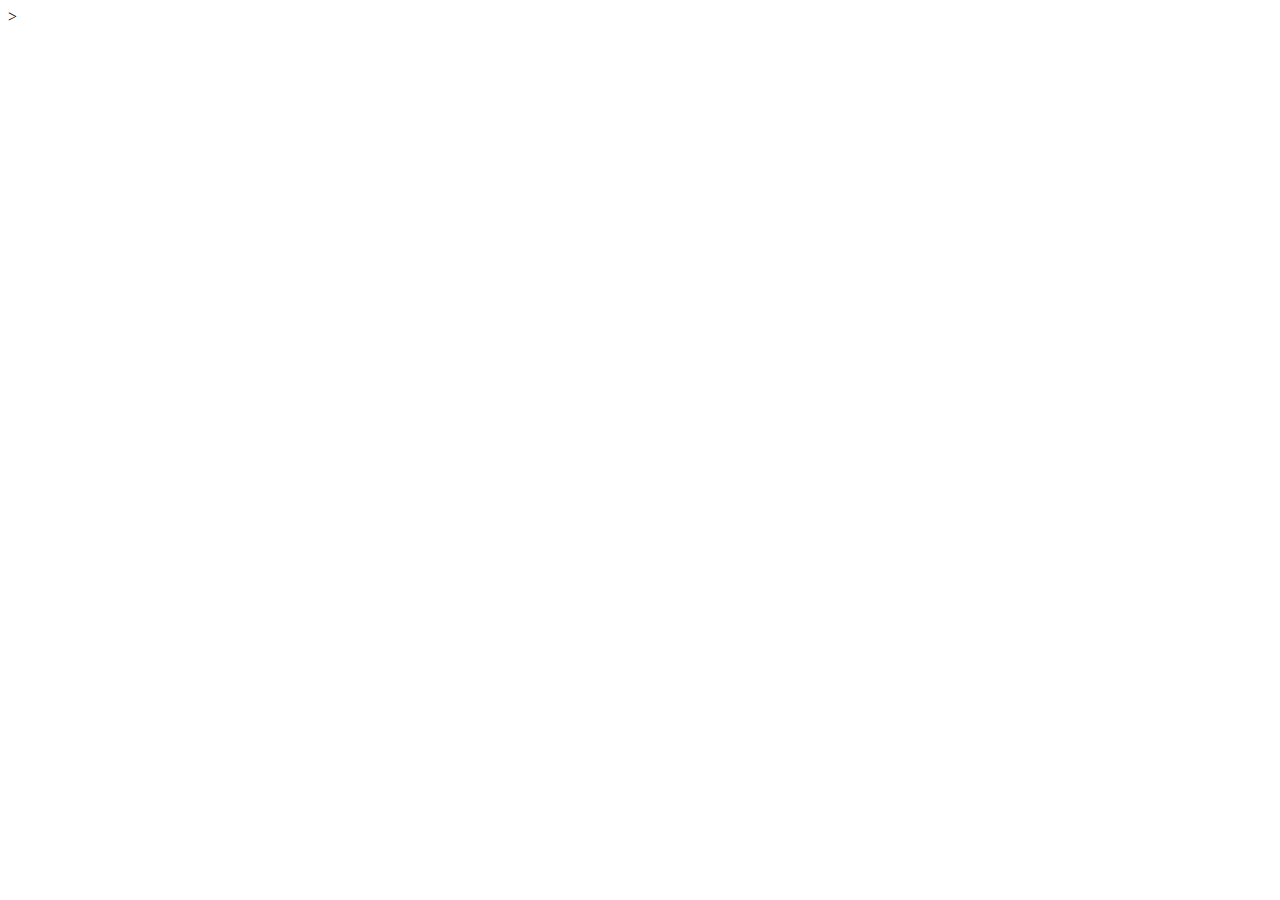
==== main.html @ 16dd8ba4 "add base code" ====
<!DOCTYPE html>
<html lang="en">
<head>
    <meta charset="UTF-8">
    <link rel="stylesheet" href="stylesheets/style.css">
    <meta http-equiv="X-UA-Compatible" content="IE=edge">
    <meta name="viewport" content="width=device-width, initial-scale=1.0"
    <meta property="og:type" content="article">
    <meta property="og:url" content="{https://bozzhik.github.io/wiki/}">
    <meta property="og:title" content="wikimedium">
    <meta property="og:description" content="Educational project of website layout using HTML and CSS">
    <meta property="og:image" content="https://bozzhik.github.io/1-html/img/virus.jpg">
    <meta name="twitter:card" content="summary">>
    <title>MAIN</title>
    <link rel="icon" type="image/x-icon" href="images/favicon.ico">
</head>
<body>
    
</body>
</html>
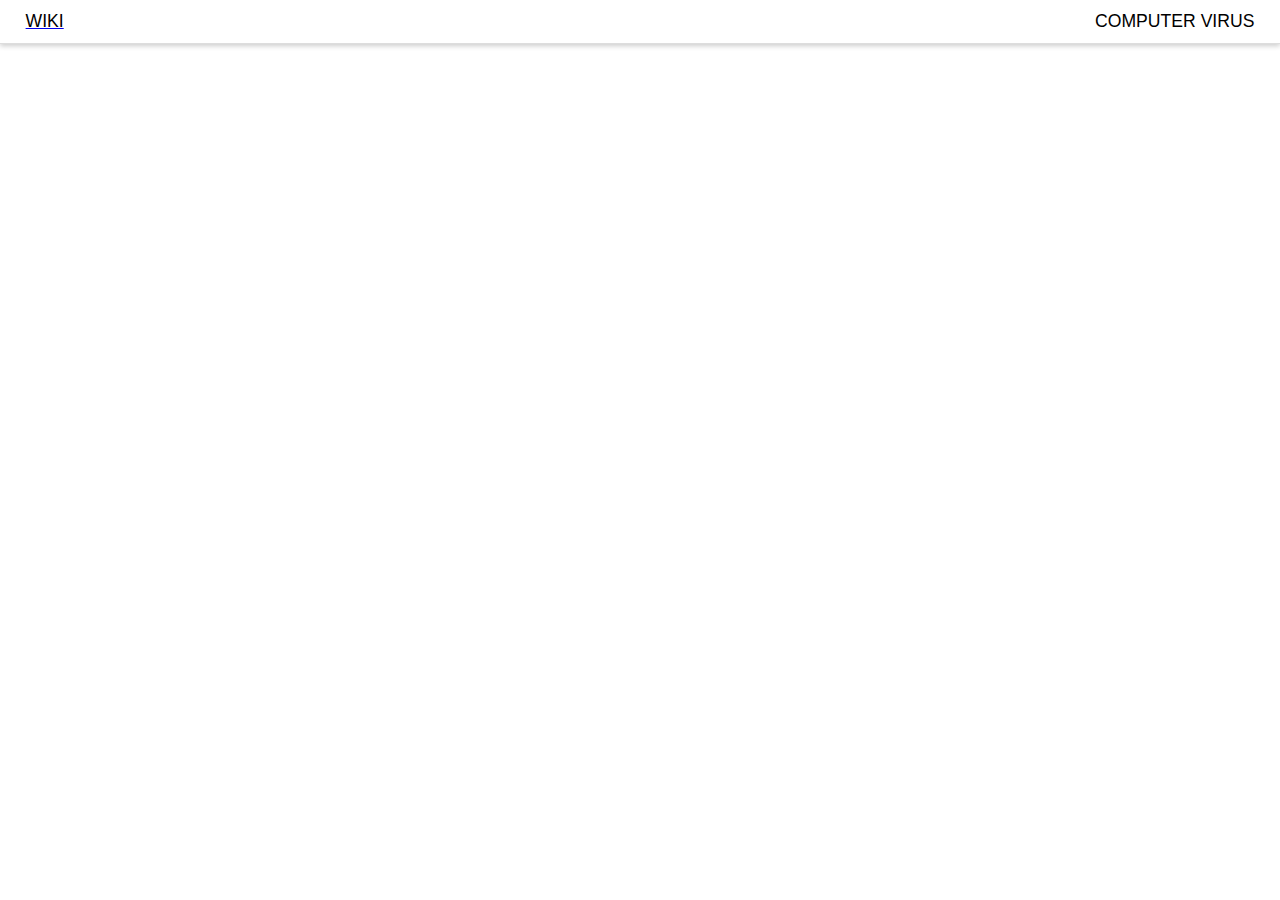
==== commit 7d340544: "virus.html done" ====
--- a/main.html
+++ b/main.html
@@ -2,19 +2,24 @@
 <html lang="en">
 <head>
     <meta charset="UTF-8">
-    <link rel="stylesheet" href="stylesheets/style.css">
+    <link rel="stylesheet" href="css/style.css">
+    <title>WIKI - MAIN PAGE</title>
+    <link rel="icon" type="image/x-icon" href="img/favicon.ico">
     <meta http-equiv="X-UA-Compatible" content="IE=edge">
     <meta name="viewport" content="width=device-width, initial-scale=1.0"
     <meta property="og:type" content="article">
-    <meta property="og:url" content="{https://bozzhik.github.io/wiki/}">
-    <meta property="og:title" content="wikimedium">
-    <meta property="og:description" content="Educational project of website layout using HTML and CSS">
-    <meta property="og:image" content="https://bozzhik.github.io/1-html/img/virus.jpg">
-    <meta name="twitter:card" content="summary">>
-    <title>MAIN</title>
-    <link rel="icon" type="image/x-icon" href="images/favicon.ico">
-</head>
+    <meta property="og:url" content="{https://bozzhik.github.io/wiki/main.html}">
+    <meta property="og:title" content="wiki site">
+    <meta property="og:description" content="wiki - a site about everything">
+    <meta property="og:image" content="https://bozzhik.github.io/wiki/img/wiki.jpg">
+    <meta name="twitter:card" content="summary">
+
 <body>
+    <div id="menu-wiki">
+        <a href="main.html"><h1 id="menu-logo">WIKI</h1></a>
+        <h2 id="menu-text">COMPUTER VIRUS</h>
+    </div>
+
     
 </body>
 </html>--- a/css/style.css
+++ b/css/style.css
@@ -0,0 +1,4 @@
+@import 'reset.css';
+@import url('https://fonts.googleapis.com/css2?family=PT+Sans&display=swap');
+@import 'main.css';
+@import 'virus.css';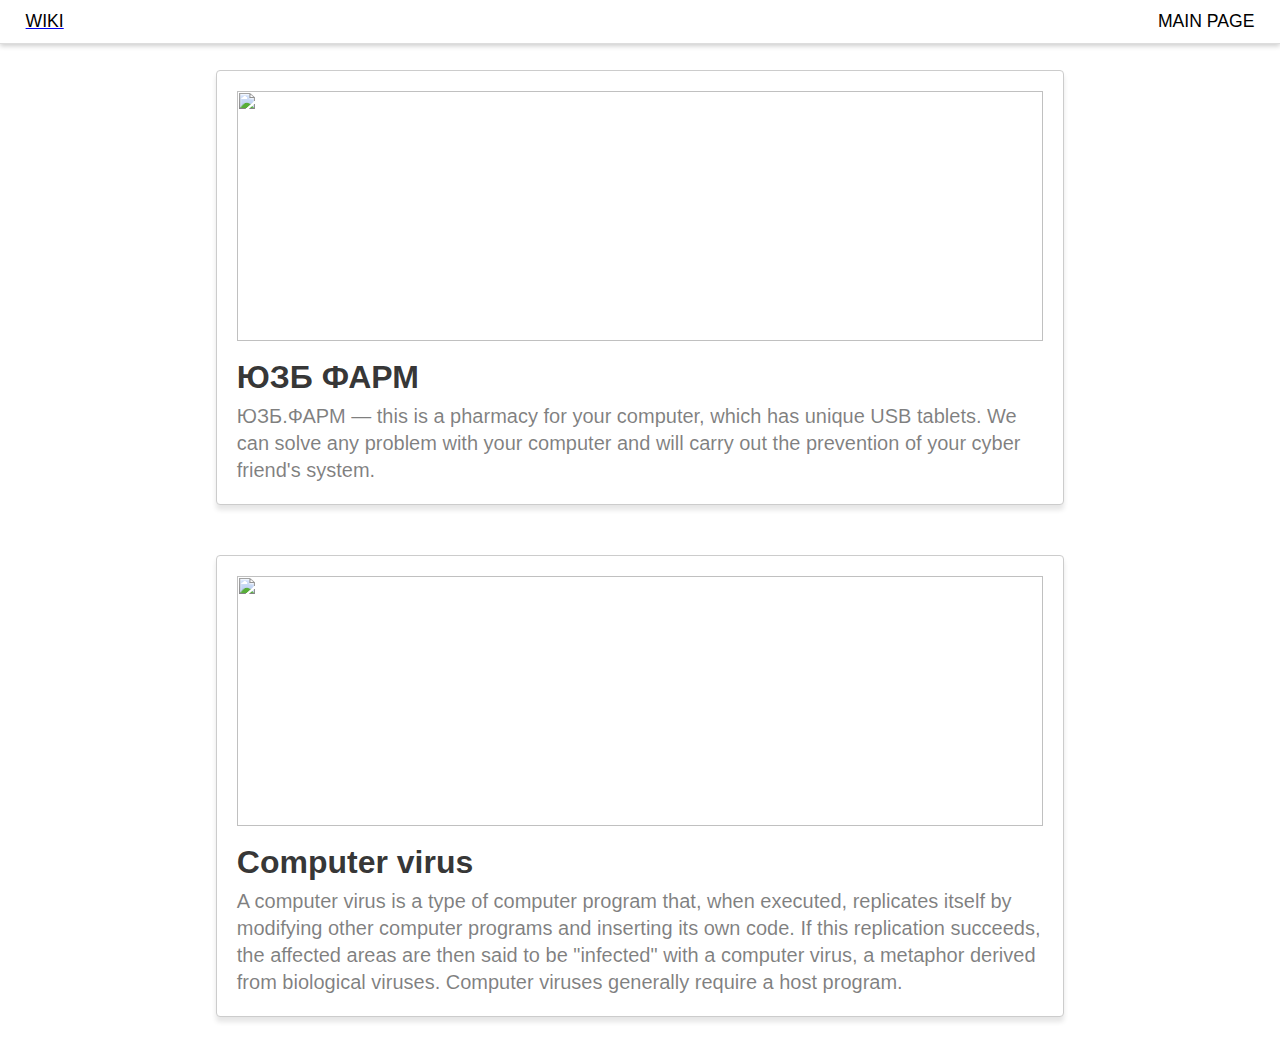
==== commit b6f62091: "add main.html" ====
--- a/main.html
+++ b/main.html
@@ -17,9 +17,27 @@
 <body>
     <div id="menu-wiki">
         <a href="main.html"><h1 id="menu-logo">WIKI</h1></a>
-        <h2 id="menu-text">COMPUTER VIRUS</h>
+        <h2 id="menu-text">MAIN PAGE</h2>
     </div>
-
+    <div id="base">
+        <div class="block">
+            <img src="img/usb-pharm.jpg" alt="">
+            <h1>ЮЗБ ФАРМ</h1>
+            <p>
+              ЮЗБ.ФАРМ — this is a pharmacy for your computer, which has unique USB tablets. We can solve any problem with your computer and will carry out the prevention of your cyber friend's system.
+            </p>
+            <a href="usb-pharm.html"></a>
+          </div>
+      
+          <div class="block">
+            <img src="img/virus.jpg" alt="">
+            <h1>Computer virus</h1>
+            <p>
+            A computer virus is a type of computer program that, when executed, replicates itself by modifying other computer programs and inserting its own code. If this replication succeeds, the affected areas are then said to be "infected" with a computer virus, a metaphor derived from biological viruses.
+            Computer viruses generally require a host program.</p>
+            <a href="virus.html"></a>
+          </div>
+    </div>
     
 </body>
 </html>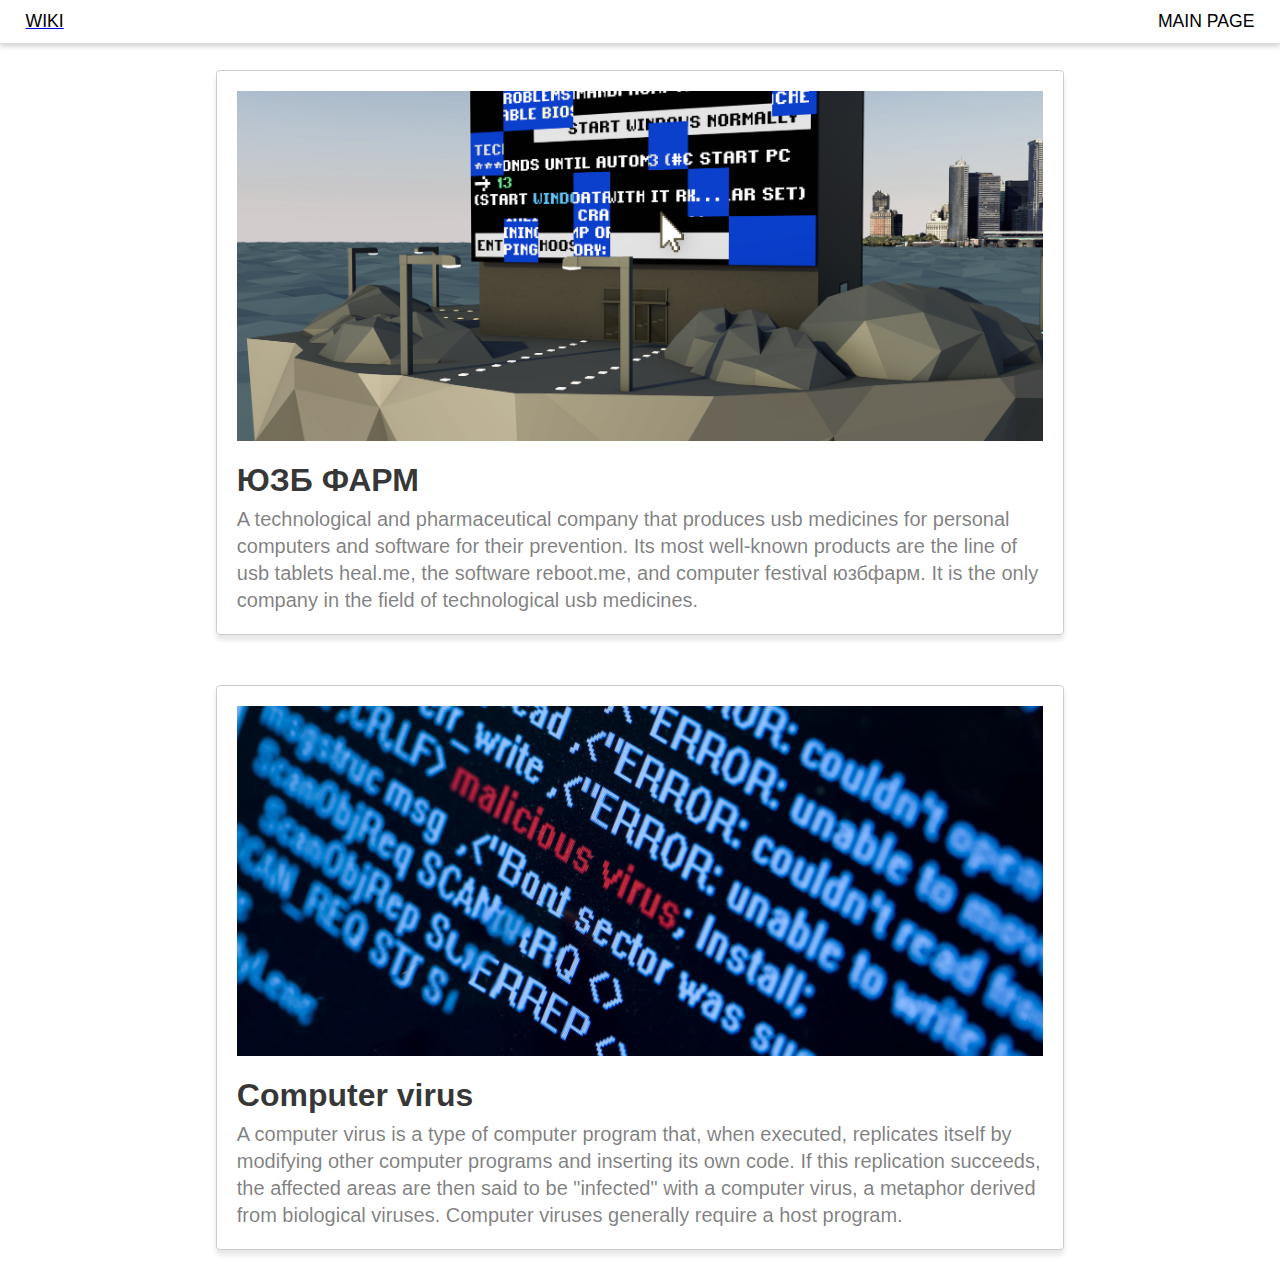
==== commit 3008ece5: "main.html done" ====
--- a/main.html
+++ b/main.html
@@ -24,7 +24,8 @@
             <img src="img/usb-pharm.jpg" alt="">
             <h1>ЮЗБ ФАРМ</h1>
             <p>
-              ЮЗБ.ФАРМ — this is a pharmacy for your computer, which has unique USB tablets. We can solve any problem with your computer and will carry out the prevention of your cyber friend's system.
+            A technological and pharmaceutical company that produces usb medicines for personal computers and software for their prevention.
+            Its most well-known products are the line of usb tablets heal.me, the software reboot.me, and computer festival юзбфарм. It is the only company in the field of technological usb medicines.
             </p>
             <a href="usb-pharm.html"></a>
           </div>
